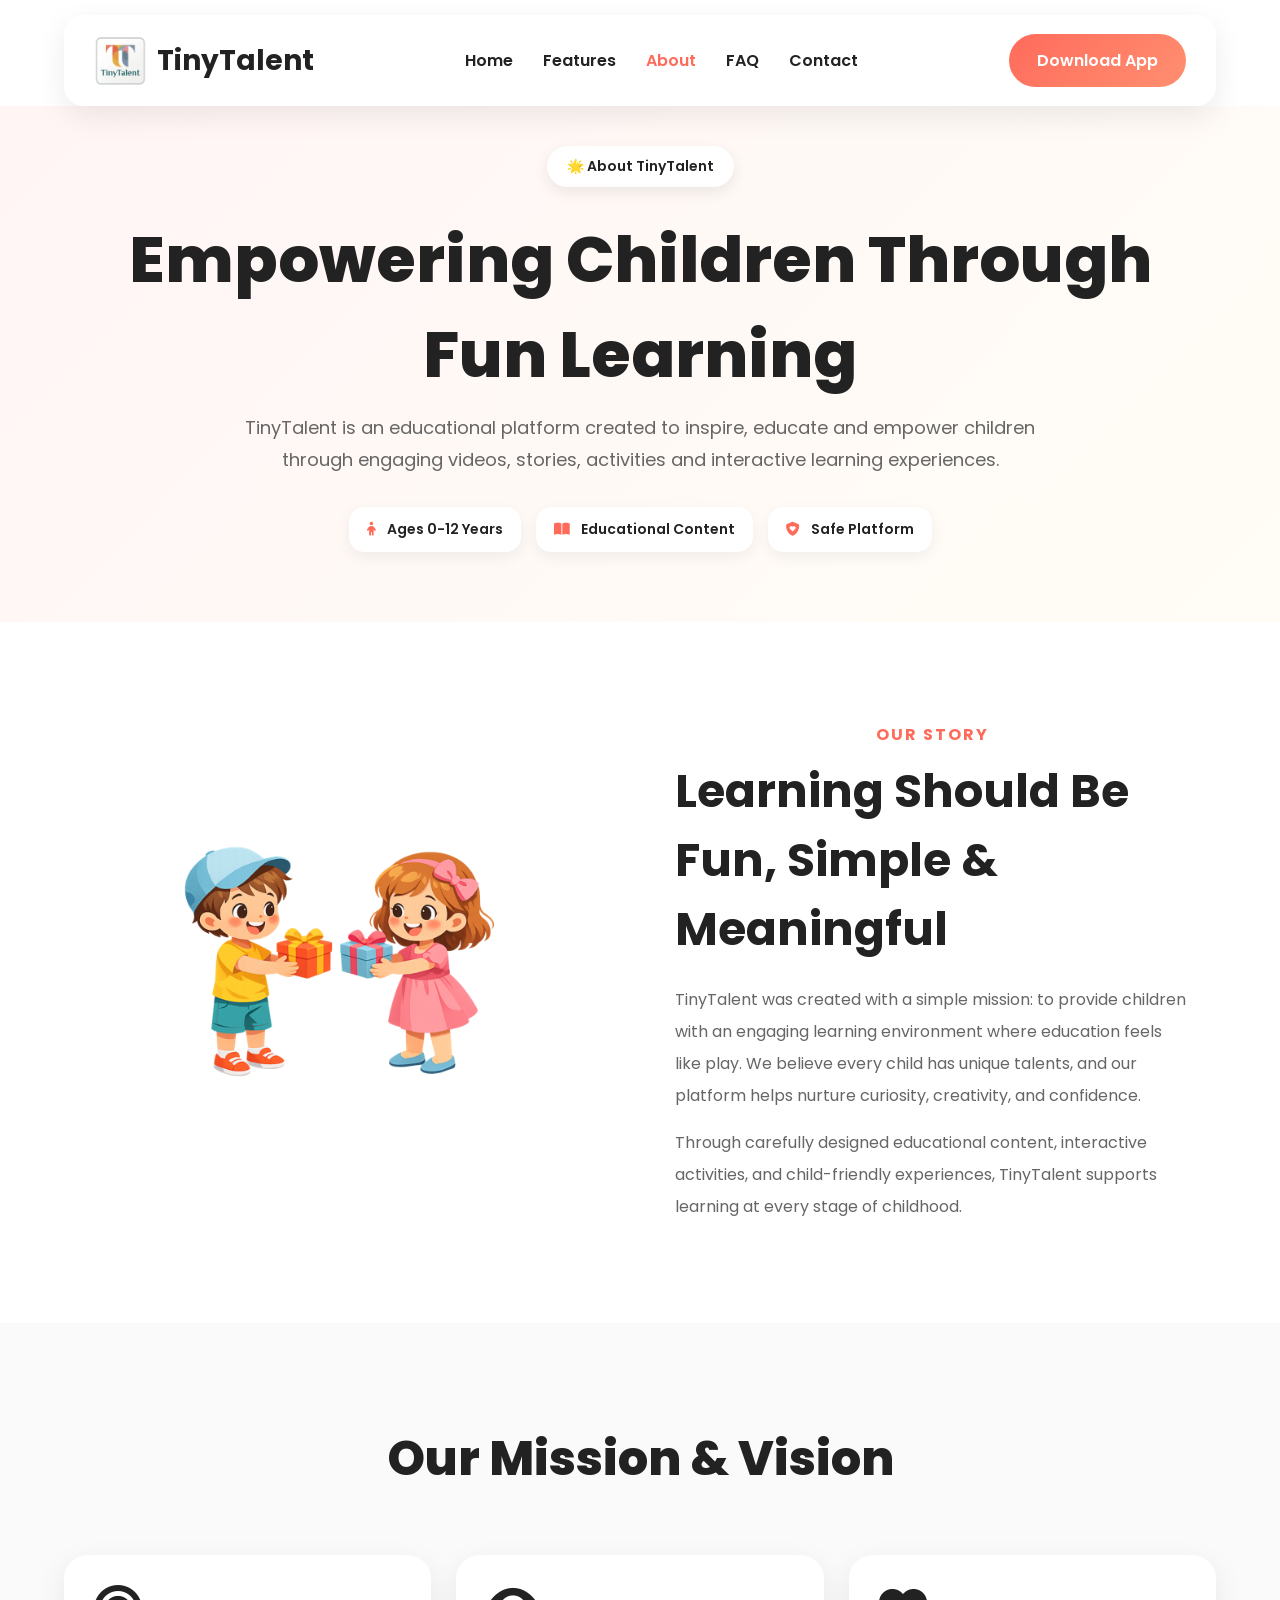
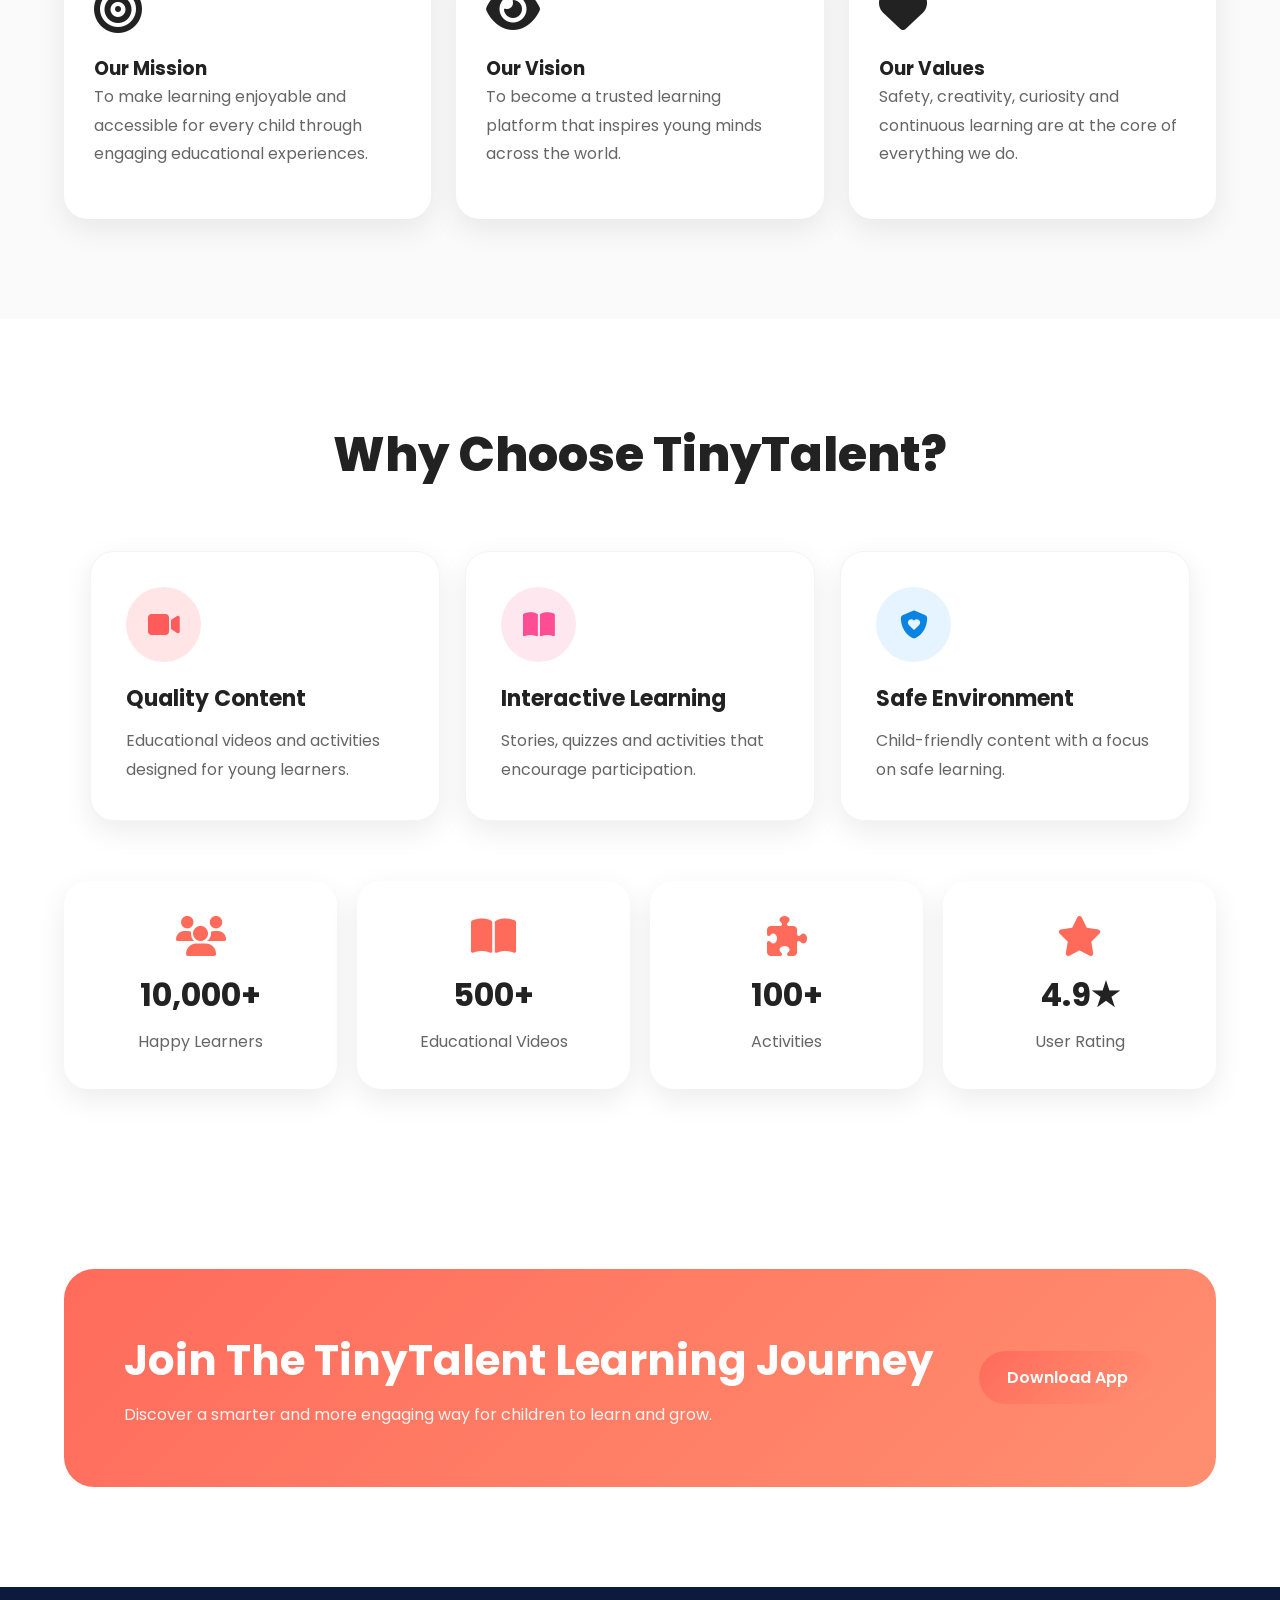
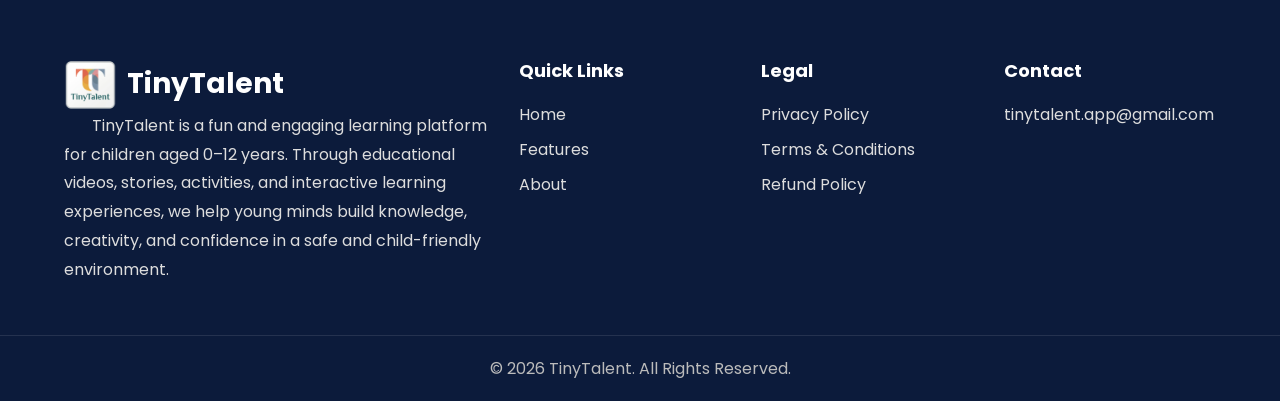
==== about.html @ 896c0899 "Add files via upload" ====
<!DOCTYPE html>
<html lang="en">

<head>
    <meta charset="UTF-8">
    <meta name="viewport" content="width=device-width, initial-scale=1.0">
    <title>About Us - TinyTalent</title>

    <link rel="stylesheet" href="css/style.css">

    <link href="https://fonts.googleapis.com/css2?family=Poppins:wght@300;400;500;600;700;800&display=swap"
        rel="stylesheet">

    <link rel="stylesheet"
        href="https://cdnjs.cloudflare.com/ajax/libs/font-awesome/6.7.2/css/all.min.css">
</head>

<body>

    <!-- NAVBAR -->

    <header>
        <div class="container nav">

            <div class="logo">
                <img src="images/logo.png" alt="">
                <h2>TinyTalent</h2>
            </div>

            <nav>
                <a href="index.html">Home</a>
                <a href="features.html">Features</a>
                <a href="about.html" class="active">About</a>
                <a href="faq.html">FAQ</a>
                <a href="contact.html">Contact</a>
            </nav>

            <a href="#" class="download-btn">
                Download App
            </a>

        </div>
    </header>

    <!-- HERO -->

    <section class="hero">

        <div class="container">

            <div style="text-align:center">

                <span class="tag">
                    🌟 About TinyTalent
                </span>

                <h1>
                    Empowering Children Through
                    <span>Fun Learning</span>
                </h1>

                <p style="max-width:800px;margin:auto;">
                    TinyTalent is an educational platform created to inspire,
                    educate and empower children through engaging videos,
                    stories, activities and interactive learning experiences.
                </p>

                <div class="badges"
                    style="justify-content:center;margin-top:30px;">

                    <div class="badge">
                        <i class="fas fa-child"></i>
                        Ages 0-12 Years
                    </div>

                    <div class="badge">
                        <i class="fas fa-book-open"></i>
                        Educational Content
                    </div>

                    <div class="badge">
                        <i class="fas fa-shield-heart"></i>
                        Safe Platform
                    </div>

                </div>

            </div>

        </div>

    </section>

    <!-- OUR STORY -->

    <section class="features">

        <div class="container">

            <div class="hero-grid">

                <div>

                    <img src="images/about.png"
                        style="width:100%;max-width:500px;border-radius:30px;">

                </div>

                <div>

                    <span class="section-tag">
                        OUR STORY
                    </span>

                    <h2 style="font-size:46px;margin-bottom:20px;">
                        Learning Should Be Fun,
                        Simple & Meaningful
                    </h2>

                    <p style="line-height:2;color:#666;">
                        TinyTalent was created with a simple mission:
                        to provide children with an engaging learning
                        environment where education feels like play.
                        We believe every child has unique talents,
                        and our platform helps nurture curiosity,
                        creativity, and confidence.
                    </p>

                    <p style="line-height:2;color:#666;margin-top:15px;">
                        Through carefully designed educational
                        content, interactive activities, and
                        child-friendly experiences, TinyTalent
                        supports learning at every stage of childhood.
                    </p>

                </div>

            </div>

        </div>

    </section>

    <!-- MISSION -->

    <section class="how-it-works">

        <div class="container">

            <h2 class="section-title">
                Our Mission & Vision
            </h2>

            <div class="testimonial-grid">

                <div class="testimonial-card">

                    <i class="fas fa-bullseye fa-3x"></i>

                    <h3 style="margin-top:20px;">
                        Our Mission
                    </h3>

                    <p>
                        To make learning enjoyable and accessible
                        for every child through engaging educational
                        experiences.
                    </p>

                </div>

                <div class="testimonial-card">

                    <i class="fas fa-eye fa-3x"></i>

                    <h3 style="margin-top:20px;">
                        Our Vision
                    </h3>

                    <p>
                        To become a trusted learning platform
                        that inspires young minds across the world.
                    </p>

                </div>

                <div class="testimonial-card">

                    <i class="fas fa-heart fa-3x"></i>

                    <h3 style="margin-top:20px;">
                        Our Values
                    </h3>

                    <p>
                        Safety, creativity, curiosity and
                        continuous learning are at the core
                        of everything we do.
                    </p>

                </div>

            </div>

        </div>

    </section>

    <!-- WHY CHOOSE US -->

    <section class="features">

        <div class="container">

            <h2 class="section-title">
                Why Choose TinyTalent?
            </h2>

            <div class="feature-grid">

                <div class="card">
                    <div class="icon-box video">
                        <i class="fas fa-video"></i>
                    </div>

                    <h3>Quality Content</h3>

                    <p>
                        Educational videos and activities
                        designed for young learners.
                    </p>
                </div>

                <div class="card">
                    <div class="icon-box story">
                        <i class="fas fa-book-open"></i>
                    </div>

                    <h3>Interactive Learning</h3>

                    <p>
                        Stories, quizzes and activities
                        that encourage participation.
                    </p>
                </div>

                <div class="card">
                    <div class="icon-box shield">
                        <i class="fas fa-shield-heart"></i>
                    </div>

                    <h3>Safe Environment</h3>

                    <p>
                        Child-friendly content with a
                        focus on safe learning.
                    </p>
                </div>

            </div>

        </div>

    </section>

    <!-- STATS -->

    <section class="stats">

        <div class="container stats-grid">

            <div class="stat-card">
                <i class="fas fa-users"></i>
                <h2>10,000+</h2>
                <p>Happy Learners</p>
            </div>

            <div class="stat-card">
                <i class="fas fa-book-open"></i>
                <h2>500+</h2>
                <p>Educational Videos</p>
            </div>

            <div class="stat-card">
                <i class="fas fa-puzzle-piece"></i>
                <h2>100+</h2>
                <p>Activities</p>
            </div>

            <div class="stat-card">
                <i class="fas fa-star"></i>
                <h2>4.9★</h2>
                <p>User Rating</p>
            </div>

        </div>

    </section>

    <!-- CTA -->

    <section class="cta">

        <div class="container cta-box">

            <div>

                <h2>
                    Join The TinyTalent Learning Journey
                </h2>

                <p>
                    Discover a smarter and more engaging way for
                    children to learn and grow.
                </p>

            </div>

            <a href="#" class="download-btn">
                Download App
            </a>

        </div>

    </section>

    <!-- FOOTER -->

    <footer>

        <div class="container footer-grid">

            <div>

                 <div class="logo">
                <img src="images/logo.png" alt="TinyTalent Logo">
                <h2>TinyTalent</h2>
            </div>

                <p>&nbsp&nbsp;&nbsp;&nbsp;&nbsp&nbsp
                    TinyTalent is a fun and engaging learning platform for children aged 0–12 years. Through educational videos, stories, activities, and interactive learning experiences, we help young minds build knowledge, creativity, and confidence in a safe and child-friendly environment.
                </p>

            </div>

            <div>

                <h4>Quick Links</h4>

                <a href="index.html">Home</a>
                <a href="features.html">Features</a>
                <a href="about.html">About</a>

            </div>

            <div>

                <h4>Legal</h4>

                <a href="privacy-policy.html">Privacy Policy</a>
                <a href="terms.html">Terms & Conditions</a>
                <a href="refund-policy.html">Refund Policy</a>

            </div>

            <div>

                <h4>Contact</h4>

               <a href="mailto:tinytalent.app@gmail.com">
    tinytalent.app@gmail.com
</a>

            </div>

        </div>

        <div class="copyright">
            © 2026 TinyTalent. All Rights Reserved.
        </div>

    </footer>

</body>

</html>
---- css/style.css ----
*{
margin:0;
padding:0;
box-sizing:border-box;
font-family:'Poppins',sans-serif;
scroll-behavior:smooth;
}

body{
background:#ffffff;
color:#222;
overflow-x:hidden;
}

.container{
width:90%;
max-width:1200px;
margin:auto;
}

/* ================= NAVBAR ================= */

header{
position:sticky;
top:15px;
z-index:1000;
}

.nav{
display:flex;
justify-content:space-between;
align-items:center;
background:rgba(255,255,255,.95);
backdrop-filter:blur(15px);
padding:18px 30px;
margin-top:15px;
border-radius:20px;
box-shadow:0 10px 30px rgba(0,0,0,.08);
}

.logo{
display:flex;
align-items:center;
gap:10px;
}

.logo img{
height:55px;
width:auto;
}

.logo h2{
font-size:28px;
font-weight:700;
}

nav{
display:flex;
gap:30px;
}

nav a{
text-decoration:none;
color:#222;
font-weight:600;
transition:.3s;
}

nav a:hover,
nav a.active{
color:#ff6b5b;
}

.download-btn{
background:linear-gradient(135deg,#ff6b5b,#ff8f70);
color:#fff;
padding:14px 28px;
border-radius:50px;
text-decoration:none;
font-weight:600;
transition:.3s;
display:inline-flex;
align-items:center;
gap:8px;
}

.download-btn:hover{
transform:translateY(-3px);
box-shadow:0 15px 30px rgba(255,107,91,.3);
}

/* ================= HERO ================= */

.hero{
padding:40px 0;
background:linear-gradient(135deg,#fff5f5,#fffdf6);
}

.hero-grid{
display:grid;
grid-template-columns:1fr 1fr;
align-items:center;
gap:70px;
}

.tag{
display:inline-block;
padding:10px 18px;
background:#fff;
border-radius:30px;
box-shadow:0 5px 15px rgba(0,0,0,.08);
font-size:14px;
font-weight:600;
margin-bottom:25px;
}

.hero-content h1{
font-size:68px;
font-weight:800;
line-height:1.1;
margin-bottom:20px;
}

.hero-content h1 span{
background:linear-gradient(135deg,#ff6b5b,#ff9f43);
-webkit-background-clip:text;
-webkit-text-fill-color:transparent;
}

.hero-content p{
font-size:18px;
line-height:1.9;
color:#666;
margin-bottom:25px;
}

.badges{
display:flex;
flex-wrap:wrap;
gap:15px;
margin-bottom:30px;
}

.badge{
background:white;
padding:12px 18px;
border-radius:15px;
box-shadow:0 5px 15px rgba(0,0,0,.06);
font-size:14px;
font-weight:600;
}

.badge i{
color:#ff6b5b;
margin-right:8px;
}

.hero-buttons{
display:flex;
gap:15px;
flex-wrap:wrap;
}

.play-btn{
background:#ff6b5b;
color:white;
padding:16px 28px;
border-radius:50px;
text-decoration:none;
font-weight:600;
}

.watch-btn{
background:white;
color:#222;
padding:16px 28px;
border-radius:50px;
text-decoration:none;
font-weight:600;
box-shadow:0 5px 15px rgba(0,0,0,.08);
}

.hero-image-area{
display:flex;
justify-content:center;
align-items:center;
}

.hero-image{
width:100%;
max-width:520px;
height:auto;
object-fit:contain;
animation:float 4s ease-in-out infinite;
}

@keyframes float{
0%{
transform:translateY(0px);
}
50%{
transform:translateY(-15px);
}
100%{
transform:translateY(0px);
}
}

/* ================= STATS ================= */

.stats{
margin-top:-40px;
position:relative;
z-index:10;
padding-bottom:80px;
}

.stats-grid{
display:grid;
grid-template-columns:repeat(4,1fr);
gap:20px;
}

.stat-card{
background:#fff;
padding:35px;
border-radius:24px;
text-align:center;
box-shadow:0 10px 30px rgba(0,0,0,.08);
transition:.3s;
}

.stat-card:hover{
transform:translateY(-8px);
}

.stat-card i{
font-size:40px;
color:#ff6b5b;
margin-bottom:15px;
}

.stat-card h2{
font-size:32px;
margin-bottom:10px;
}

.stat-card p{
color:#666;
}

/* ================= FEATURES ================= */

.features{
padding:100px 0;
}

.section-tag{
display:block;
text-align:center;
color:#ff6b5b;
font-weight:700;
margin-bottom:10px;
letter-spacing:2px;
}

.section-title{
text-align:center;
font-size:48px;
font-weight:800;
margin-bottom:60px;
}

.feature-grid{
display:grid;
grid-template-columns:repeat(3,1fr);
gap:25px;
}

.card{
background:white;
padding:35px;
border-radius:24px;
box-shadow:0 10px 30px rgba(0,0,0,.08);
transition:.3s;
border:1px solid #f4f4f4;
}

.card:hover{
transform:translateY(-10px);
box-shadow:0 20px 40px rgba(0,0,0,.12);
}

.icon-box{
width:75px;
height:75px;
border-radius:50%;
display:flex;
justify-content:center;
align-items:center;
font-size:28px;
margin-bottom:20px;
}

.video{
background:#ffe5e5;
color:#ff5b5b;
}

.activity{
background:#fff3d8;
color:#f6a700;
}

.story{
background:#ffe7f0;
color:#ff4d94;
}

.knowledge{
background:#e7fff6;
color:#00b894;
}

.shield{
background:#e6f4ff;
color:#0984e3;
}

.progress{
background:#efe7ff;
color:#6c5ce7;
}

.card h3{
margin-bottom:12px;
font-size:22px;
}

.card p{
line-height:1.8;
color:#666;
}

/* ================= HOW IT WORKS ================= */

.how-it-works{
padding:100px 0;
background:#fafafa;
}

.steps{
display:grid;
grid-template-columns:repeat(5,1fr);
gap:20px;
margin-top:50px;
}

.step{
text-align:center;
}

.step-number{
width:70px;
height:70px;
background:#ff6b5b;
color:white;
border-radius:50%;
display:flex;
align-items:center;
justify-content:center;
font-size:24px;
font-weight:700;
margin:auto;
margin-bottom:15px;
}

/* ================= TESTIMONIALS ================= */

.testimonials{
padding:100px 0;
}

.testimonial-grid{
display:grid;
grid-template-columns:repeat(3,1fr);
gap:25px;
}

.testimonial-card{
background:white;
padding:30px;
border-radius:24px;
box-shadow:0 10px 30px rgba(0,0,0,.08);
}

.testimonial-card p{
line-height:1.8;
color:#666;
margin-bottom:20px;
}

.testimonial-card h4{
color:#ff6b5b;
}

/* ================= CTA ================= */

.cta{
padding:100px 0;
}

.cta-box{
background:linear-gradient(135deg,#ff6b5b,#ff8f70);
padding:60px;
border-radius:30px;
display:flex;
justify-content:space-between;
align-items:center;
color:white;
}

.cta-box h2{
font-size:42px;
margin-bottom:10px;
}

.cta-box p{
opacity:.9;
}

/* ================= FOOTER ================= */

footer{
background:#0c1b3b;
padding-top:70px;
color:white;
}

.footer-grid{
display:grid;
grid-template-columns:2fr 1fr 1fr 1fr;
gap:30px;
padding-bottom:50px;
}

.footer-grid h4{
margin-bottom:20px;
}

.footer-grid a{
display:block;
color:#ddd;
text-decoration:none;
margin-bottom:10px;
}

.footer-grid p{
color:#ddd;
line-height:1.8;
}

.copyright{
border-top:1px solid rgba(255,255,255,.1);
text-align:center;
padding:20px;
color:#bbb;
}

/* ================= MOBILE ================= */

@media(max-width:992px){

.hero-grid{
grid-template-columns:1fr;
text-align:center;
}

.badges{
justify-content:center;
}

.hero-buttons{
justify-content:center;
}

.hero-content h1{
font-size:52px;
}

.stats-grid{
grid-template-columns:repeat(2,1fr);
}

.feature-grid{
grid-template-columns:1fr 1fr;
}

.steps{
grid-template-columns:1fr 1fr;
}

.testimonial-grid{
grid-template-columns:1fr;
}

.footer-grid{
grid-template-columns:1fr 1fr;
}

.cta-box{
flex-direction:column;
gap:25px;
text-align:center;
}
}

@media(max-width:768px){

nav{
display:none;
}

.hero-content h1{
font-size:42px;
}

.hero-image{
max-width:320px;
}

.feature-grid{
grid-template-columns:1fr;
}

.stats-grid{
grid-template-columns:1fr 1fr;
}

.steps{
grid-template-columns:1fr;
}

.footer-grid{
grid-template-columns:1fr;
text-align:center;
}

.section-title{
font-size:34px;
}

.cta-box{
padding:40px 25px;
}

.cta-box h2{
font-size:30px;
}
/* ================= FEATURES PAGE PREMIUM ================= */

.hero{
position:relative;
overflow:hidden;
}

.hero::before{
content:"";
position:absolute;
width:300px;
height:300px;
background:#ff6b5b20;
border-radius:50%;
top:-100px;
right:-100px;
filter:blur(60px);
}

.hero::after{
content:"";
position:absolute;
width:250px;
height:250px;
background:#6c5ce720;
border-radius:50%;
bottom:-80px;
left:-80px;
filter:blur(60px);
}

.hero h1{
max-width:900px;
margin:auto;
}

.hero p{
max-width:700px;
margin:20px auto;
}

/* Feature Cards */

.feature-grid{
margin-top:40px;
}

.card{
position:relative;
overflow:hidden;
}

.card::before{
content:"";
position:absolute;
top:0;
left:0;
width:100%;
height:5px;
background:linear-gradient(
90deg,
#ff6b5b,
#ff9f43,
#6c5ce7
);
transform:scaleX(0);
transition:.4s;
}

.card:hover::before{
transform:scaleX(1);
}

.card h3{
font-size:24px;
font-weight:700;
margin-bottom:12px;
}

.card p{
font-size:15px;
}

.card:hover .icon-box{
transform:rotate(10deg) scale(1.1);
}

.icon-box{
transition:.4s;
}

/* Why Choose Section */

.testimonial-card{
text-align:center;
transition:.4s;
}

.testimonial-card i{
background:linear-gradient(
135deg,
#ff6b5b,
#ff9f43
);
-webkit-background-clip:text;
-webkit-text-fill-color:transparent;
margin-bottom:15px;
}

.testimonial-card:hover{
transform:translateY(-10px);
box-shadow:0 20px 40px rgba(0,0,0,.12);
}

.testimonial-card h3{
font-size:24px;
margin-bottom:15px;
}

/* CTA */

.cta-box{
position:relative;
overflow:hidden;
}

.cta-box::before{
content:"";
position:absolute;
width:300px;
height:300px;
border-radius:50%;
background:rgba(255,255,255,.08);
top:-100px;
right:-100px;
}

.cta-box::after{
content:"";
position:absolute;
width:200px;
height:200px;
border-radius:50%;
background:rgba(255,255,255,.05);
bottom:-80px;
left:-80px;
}

.cta-box h2{
position:relative;
z-index:2;
}

.cta-box p{
position:relative;
z-index:2;
}

.cta-box .download-btn{
position:relative;
z-index:2;
background:white;
color:#ff6b5b;
font-weight:700;
}

.cta-box .download-btn:hover{
background:#fff;
transform:translateY(-5px);
}

/* Floating Animation */

@keyframes floatCard{
0%{
transform:translateY(0px);
}
50%{
transform:translateY(-8px);
}
100%{
transform:translateY(0px);
}
}

.feature-grid .card:nth-child(1){
animation:floatCard 4s infinite;
}

.feature-grid .card:nth-child(2){
animation:floatCard 5s infinite;
}

.feature-grid .card:nth-child(3){
animation:floatCard 6s infinite;
}

.feature-grid .card:nth-child(4){
animation:floatCard 4.5s infinite;
}

.feature-grid .card:nth-child(5){
animation:floatCard 5.5s infinite;
}

.feature-grid .card:nth-child(6){
animation:floatCard 6.5s infinite;
}

/* Section Divider */

.features{
position:relative;
}

.features::after{
content:"";
position:absolute;
bottom:0;
left:0;
width:100%;
height:1px;
background:linear-gradient(
90deg,
transparent,
#ddd,
transparent
);
}

/* Mobile */

@media(max-width:768px){

.hero h1{
font-size:38px !important;
}

.card h3{
font-size:20px;
}

.testimonial-card h3{
font-size:20px;
}

.cta-box h2{
font-size:28px !important;
}
}
}
/* ================= FAQ ================= */

.faq-container{
max-width:900px;
margin:auto;
}

.faq-item{
background:white;
margin-bottom:20px;
border-radius:20px;
overflow:hidden;
box-shadow:0 10px 25px rgba(0,0,0,.08);
}

.faq-question{
width:100%;
border:none;
background:white;
padding:25px;
font-size:18px;
font-weight:600;
cursor:pointer;
display:flex;
justify-content:space-between;
align-items:center;
text-align:left;
}

.faq-question i{
color:#ff6b5b;
transition:.3s;
}

.faq-answer{
max-height:0;
overflow:hidden;
transition:.4s ease;
}

.faq-answer p{
padding:0 25px 25px;
color:#666;
line-height:1.8;
}

.faq-item.active .faq-answer{
max-height:300px;
}

.faq-item.active .faq-question i{
transform:rotate(45deg);
}

/* ================= CONTACT PAGE ================= */

.contact-grid{
display:grid;
grid-template-columns:1fr 1.3fr;
gap:40px;
margin-top:50px;
}

.contact-info{
display:flex;
flex-direction:column;
gap:25px;
}

.contact-card{
background:white;
padding:30px;
border-radius:24px;
box-shadow:0 10px 30px rgba(0,0,0,.08);
text-align:center;
transition:.3s;
}

.contact-card:hover{
transform:translateY(-8px);
}

.contact-card i{
font-size:40px;
color:#ff6b5b;
margin-bottom:15px;
}

.contact-card h3{
margin-bottom:10px;
}

.contact-card p{
color:#666;
}

.contact-form-box{
background:white;
padding:40px;
border-radius:24px;
box-shadow:0 10px 30px rgba(0,0,0,.08);
}

.contact-form-box h2{
margin-bottom:25px;
}

.contact-form-box form{
display:flex;
flex-direction:column;
gap:18px;
}

.contact-form-box input,
.contact-form-box textarea{
width:100%;
padding:16px;
border:1px solid #ddd;
border-radius:14px;
font-size:15px;
outline:none;
}

.contact-form-box input:focus,
.contact-form-box textarea:focus{
border-color:#ff6b5b;
}

.submit-btn{
background:linear-gradient(
135deg,
#ff6b5b,
#ff8f70
);
border:none;
padding:16px;
border-radius:50px;
color:white;
font-size:16px;
font-weight:600;
cursor:pointer;
}

.submit-btn:hover{
opacity:.9;
}

@media(max-width:768px){

.contact-grid{
grid-template-columns:1fr;
}

}

/* ================= POLICY PAGE ================= */

.policy-card{
background:white;
padding:50px;
border-radius:24px;
box-shadow:0 10px 30px rgba(0,0,0,.08);
line-height:1.9;
}

.policy-card h2{
margin-top:35px;
margin-bottom:15px;
color:#ff6b5b;
}

.policy-card p{
color:#555;
margin-bottom:15px;
}

.policy-card ul{
padding-left:25px;
margin-bottom:20px;
}

.policy-card li{
margin-bottom:10px;
color:#555;
}

@media(max-width:768px){

.policy-card{
padding:25px;
}

}

/* ================= TERMS & CONDITIONS ================= */

.legal-card{
display:flex;
align-items:flex-start;
gap:25px;
background:#f8fafc;
padding:30px;
border-radius:20px;
margin-bottom:25px;
box-shadow:0 8px 25px rgba(0,0,0,.06);
transition:.3s;
border:1px solid #eef2f7;
}

.legal-card:hover{
transform:translateY(-5px);
box-shadow:0 15px 35px rgba(0,0,0,.10);
}

.legal-icon{
min-width:70px;
width:70px;
height:70px;
border-radius:20px;
display:flex;
align-items:center;
justify-content:center;
background:linear-gradient(
135deg,
#ED6956,
#FBBD4C
);
color:white;
font-size:28px;
box-shadow:0 8px 20px rgba(237,105,86,.25);
}

.legal-content{
flex:1;
}

.legal-badge{
display:inline-block;
background:#ED6956;
color:white;
font-size:13px;
font-weight:700;
padding:6px 14px;
border-radius:30px;
margin-bottom:12px;
}

.legal-content h3{
font-size:26px;
font-weight:700;
margin-bottom:15px;
color:#1f2937;
}

.legal-content p{
font-size:16px;
line-height:1.9;
color:#555;
}

.contact-legal{
background:linear-gradient(
135deg,
#fff7f5,
#fffdf6
);
border:2px solid #ED6956;
}

.contact-legal .legal-icon{
background:linear-gradient(
135deg,
#91ADC6,
#97C0C0
);
}

.contact-legal h3{
color:#ED6956;
}

.contact-legal p{
margin-bottom:15px;
}

/* Hero improvements */

.hero h1{
font-size:64px;
font-weight:800;
margin-bottom:10px;
}

.hero p{
font-size:18px;
line-height:1.8;
color:#666;
}

.tag{
display:inline-block;
padding:10px 20px;
background:white;
border-radius:50px;
box-shadow:0 5px 15px rgba(0,0,0,.08);
font-weight:600;
margin-bottom:25px;
}

/* Footer improvements */

.footer-grid h4{
margin-bottom:18px;
font-size:18px;
}

.footer-grid a{
transition:.3s;
}

.footer-grid a:hover{
color:#FBBD4C;
padding-left:5px;
}

/* Legal page spacing */

.features .container{
max-width:1100px;
}

/* Mobile */

@media(max-width:768px){

.legal-card{
flex-direction:column;
padding:25px;
}

.legal-icon{
width:60px;
height:60px;
font-size:24px;
}

.legal-content h3{
font-size:22px;
}

.legal-content p{
font-size:15px;
}

.hero h1{
font-size:40px;
}

}

/* ================= REFUND POLICY ================= */

.refund-notice{
display:flex;
gap:25px;
align-items:flex-start;
background:#fff1f1;
border:2px solid #f3a9b0;
padding:35px;
border-radius:20px;
margin-bottom:30px;
}

.refund-notice-icon{
font-size:60px;
line-height:1;
}

.refund-notice h2{
color:#ED6956;
margin-bottom:15px;
}

.refund-card{
background:#f8fafc;
padding:30px;
border-radius:20px;
margin-bottom:25px;
box-shadow:0 8px 25px rgba(0,0,0,.06);
transition:.3s;
}

.refund-card:hover{
transform:translateY(-5px);
}

.refund-card i{
font-size:30px;
color:#ED6956;
margin-bottom:20px;
}

.refund-card h3{
margin-bottom:15px;
font-size:24px;
}

.refund-card p{
line-height:1.9;
color:#555;
}

.refund-card ul{
padding-left:20px;
margin-top:10px;
}

.refund-card li{
margin-bottom:10px;
line-height:1.8;
}

.refund-contact{
background:linear-gradient(
135deg,
#fff7f5,
#fffdf7
);
padding:40px;
border-radius:20px;
text-align:center;
box-shadow:0 8px 25px rgba(0,0,0,.06);
margin-top:30px;
}

.refund-contact i{
font-size:45px;
color:#ED6956;
margin-bottom:20px;
}

.refund-contact h2{
margin-bottom:15px;
}

.refund-contact p{
line-height:1.9;
color:#555;
}

@media(max-width:768px){

.refund-notice{
flex-direction:column;
}

.refund-card{
padding:25px;
}

}

/* ================= SUPPORT PAGE ================= */

.support-card{
max-width:800px;
margin:auto;
background:white;
padding:50px;
border-radius:24px;
text-align:center;
box-shadow:0 10px 30px rgba(0,0,0,.08);
}

.support-icon{
width:100px;
height:100px;
margin:auto;
border-radius:50%;
background:linear-gradient(
135deg,
#ED6956,
#FBBD4C
);
display:flex;
justify-content:center;
align-items:center;
color:white;
font-size:40px;
margin-bottom:25px;
}

.support-card h2{
font-size:36px;
margin-bottom:15px;
}

.support-card p{
line-height:1.8;
color:#666;
margin-bottom:25px;
}

.support-email{
background:#f8fafc;
padding:20px;
border-radius:15px;
margin-bottom:30px;
}

.support-email i{
color:#ED6956;
margin-right:10px;
}

.support-email a{
text-decoration:none;
font-weight:600;
color:#222;
font-size:18px;
}

.support-buttons{
display:flex;
justify-content:center;
}

@media(max-width:768px){

.support-card{
padding:30px 20px;
}

.support-card h2{
font-size:28px;
}

.support-email a{
font-size:16px;
word-break:break-word;
}

}
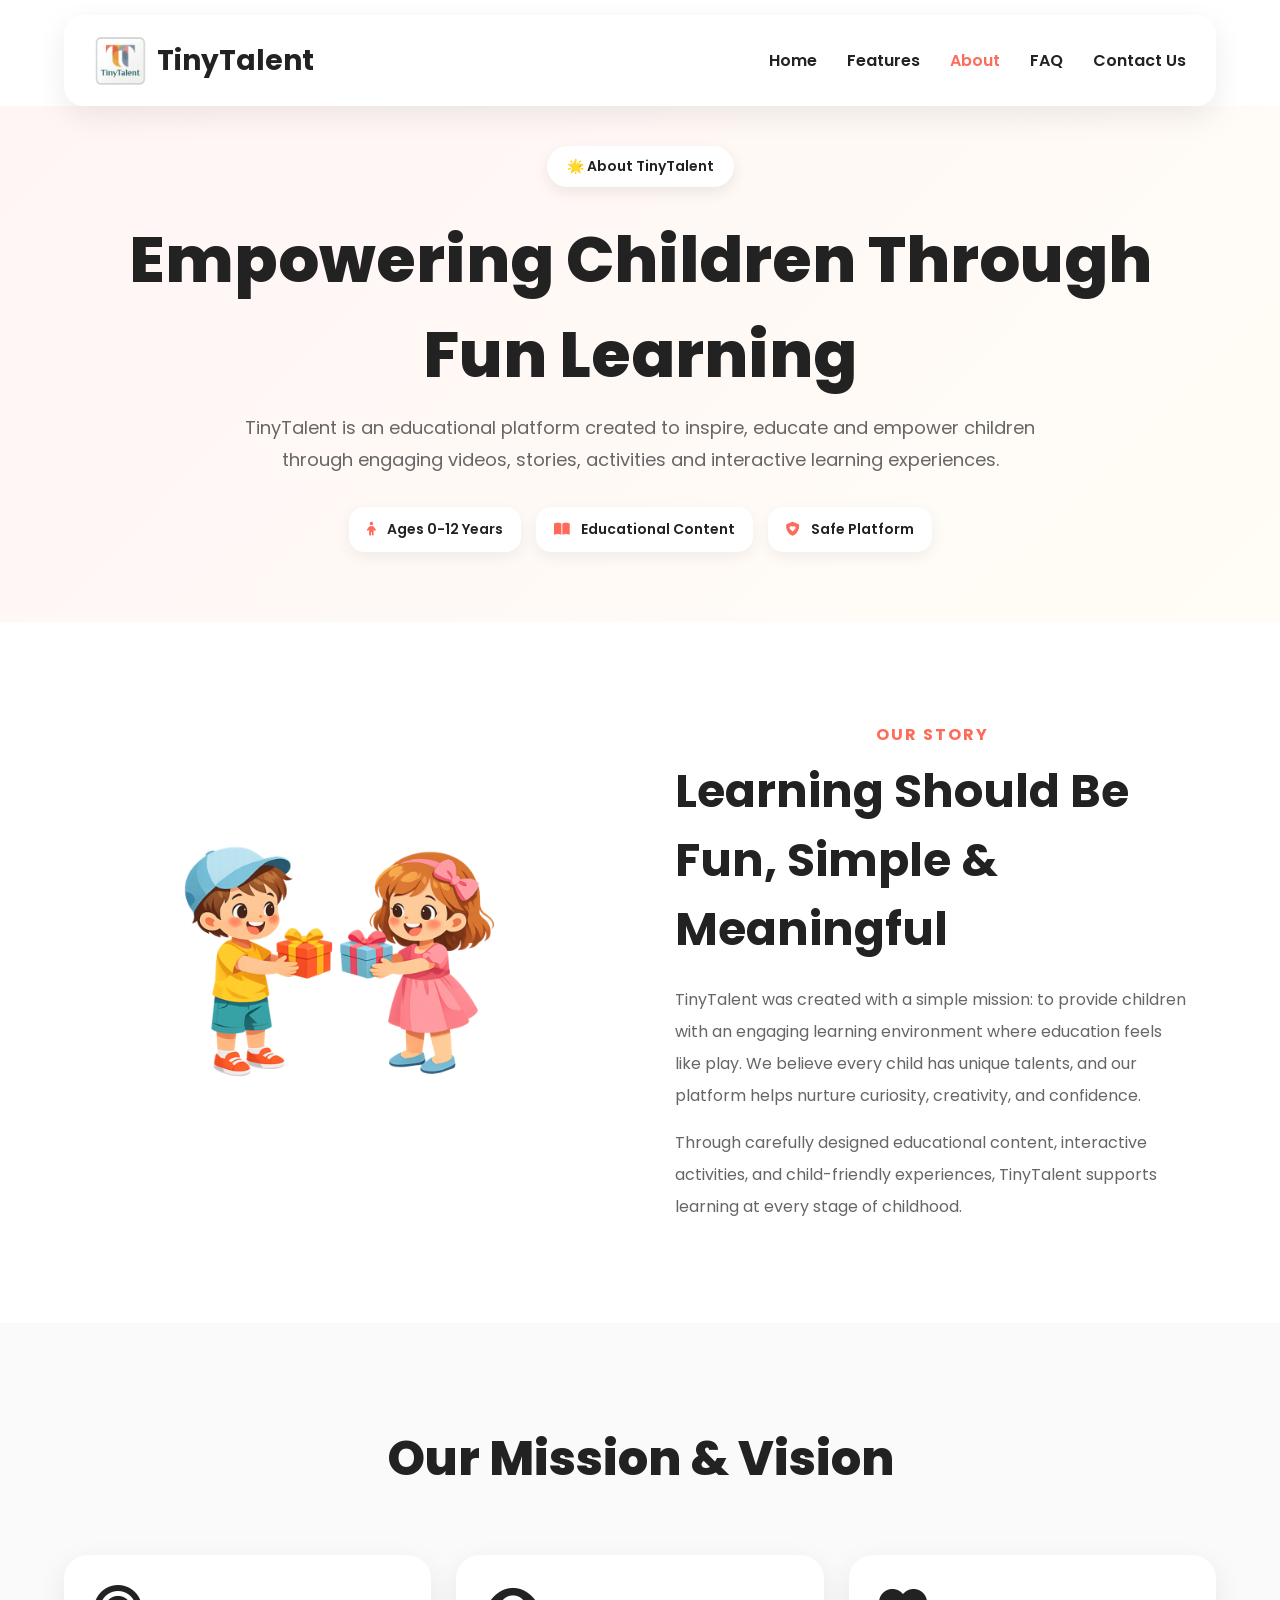
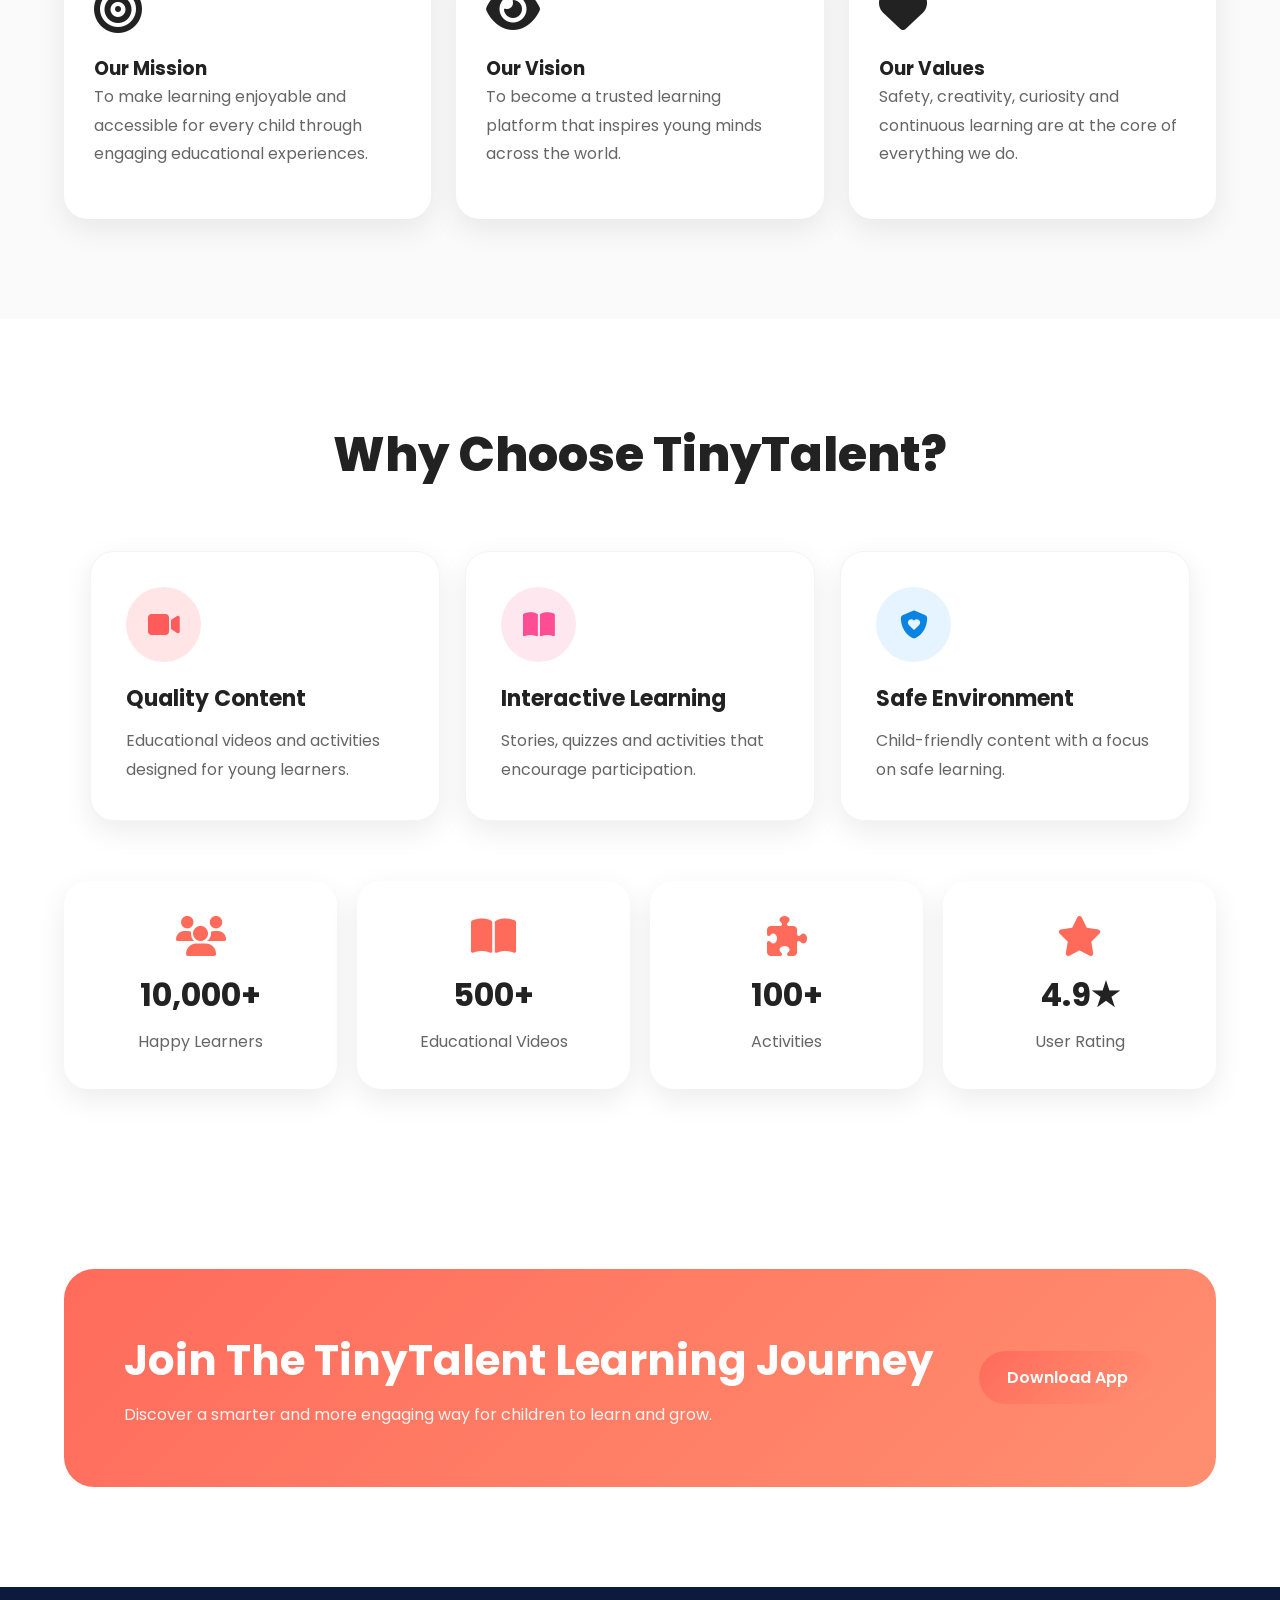
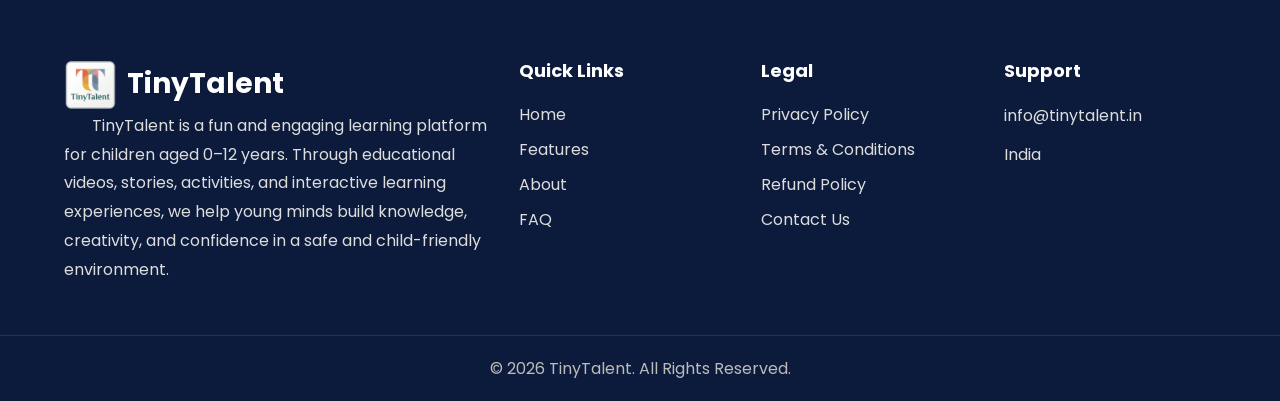
==== commit 29acec17: "Update about.html" ====
--- a/about.html
+++ b/about.html
@@ -32,12 +32,12 @@
                 <a href="features.html">Features</a>
                 <a href="about.html" class="active">About</a>
                 <a href="faq.html">FAQ</a>
-                <a href="contact.html">Contact</a>
+                <a href="contact.html">Contact Us</a>
             </nav>
 
-            <a href="#" class="download-btn">
+            <!-- <a href="#" class="download-btn">
                 Download App
-            </a>
+            </a> -->
 
         </div>
     </header>
@@ -326,7 +326,7 @@
 
     <!-- FOOTER -->
 
-    <footer>
+   <footer>
 
         <div class="container footer-grid">
 
@@ -350,6 +350,7 @@
                 <a href="index.html">Home</a>
                 <a href="features.html">Features</a>
                 <a href="about.html">About</a>
+                <a href="faq.html">FAQ</a>
 
             </div>
 
@@ -360,16 +361,21 @@
                 <a href="privacy-policy.html">Privacy Policy</a>
                 <a href="terms.html">Terms & Conditions</a>
                 <a href="refund-policy.html">Refund Policy</a>
-
-            </div>
-
-            <div>
-
-                <h4>Contact</h4>
-
-               <a href="mailto:tinytalent.app@gmail.com">
-    tinytalent.app@gmail.com
-</a>
+                <a href="contact.html">Contact Us</a>
+
+            </div>
+
+            <div>
+
+                <h4>Support</h4>
+
+<p>
+    <a href="mailto:info@tinytalent.in?subject=TinyTalent Support">
+        info@tinytalent.in
+    </a>
+</p>
+
+<p>India</p>
 
             </div>
 
@@ -383,4 +389,4 @@
 
 </body>
 
-</html>+</html>
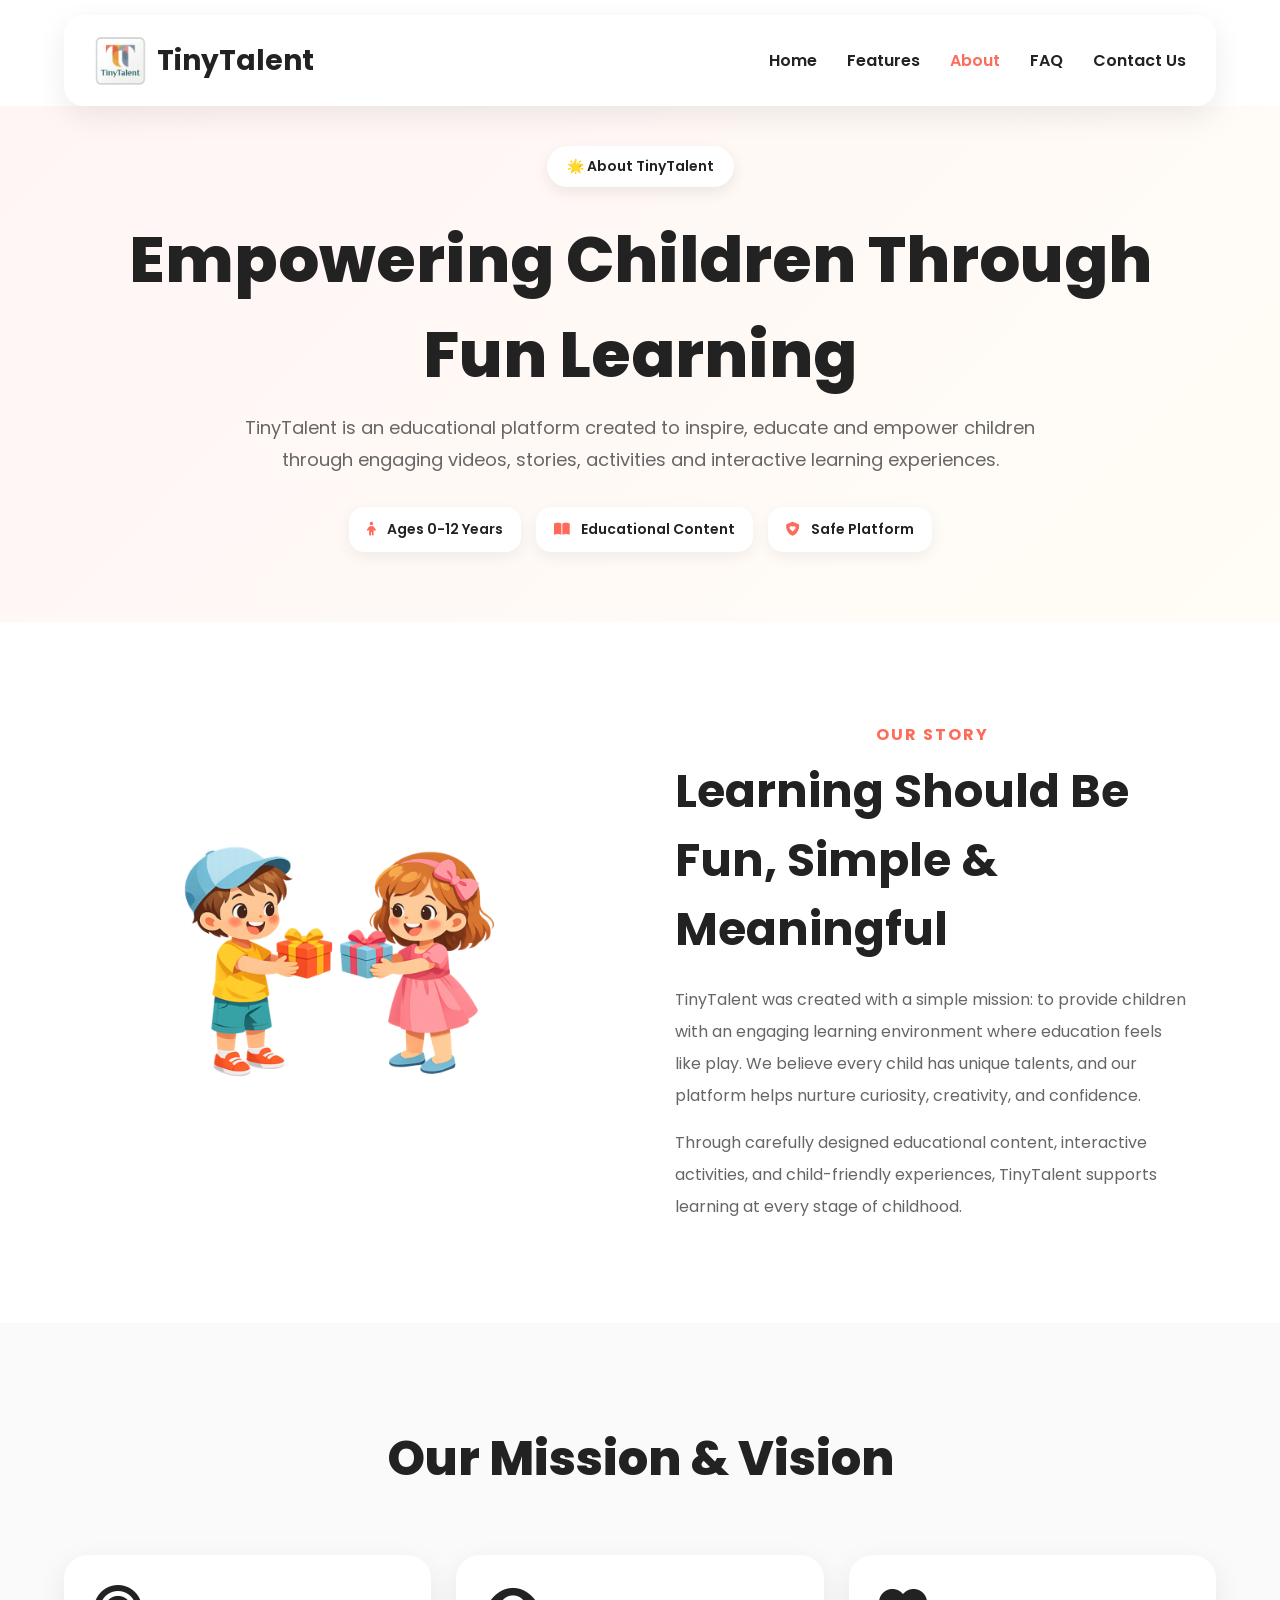
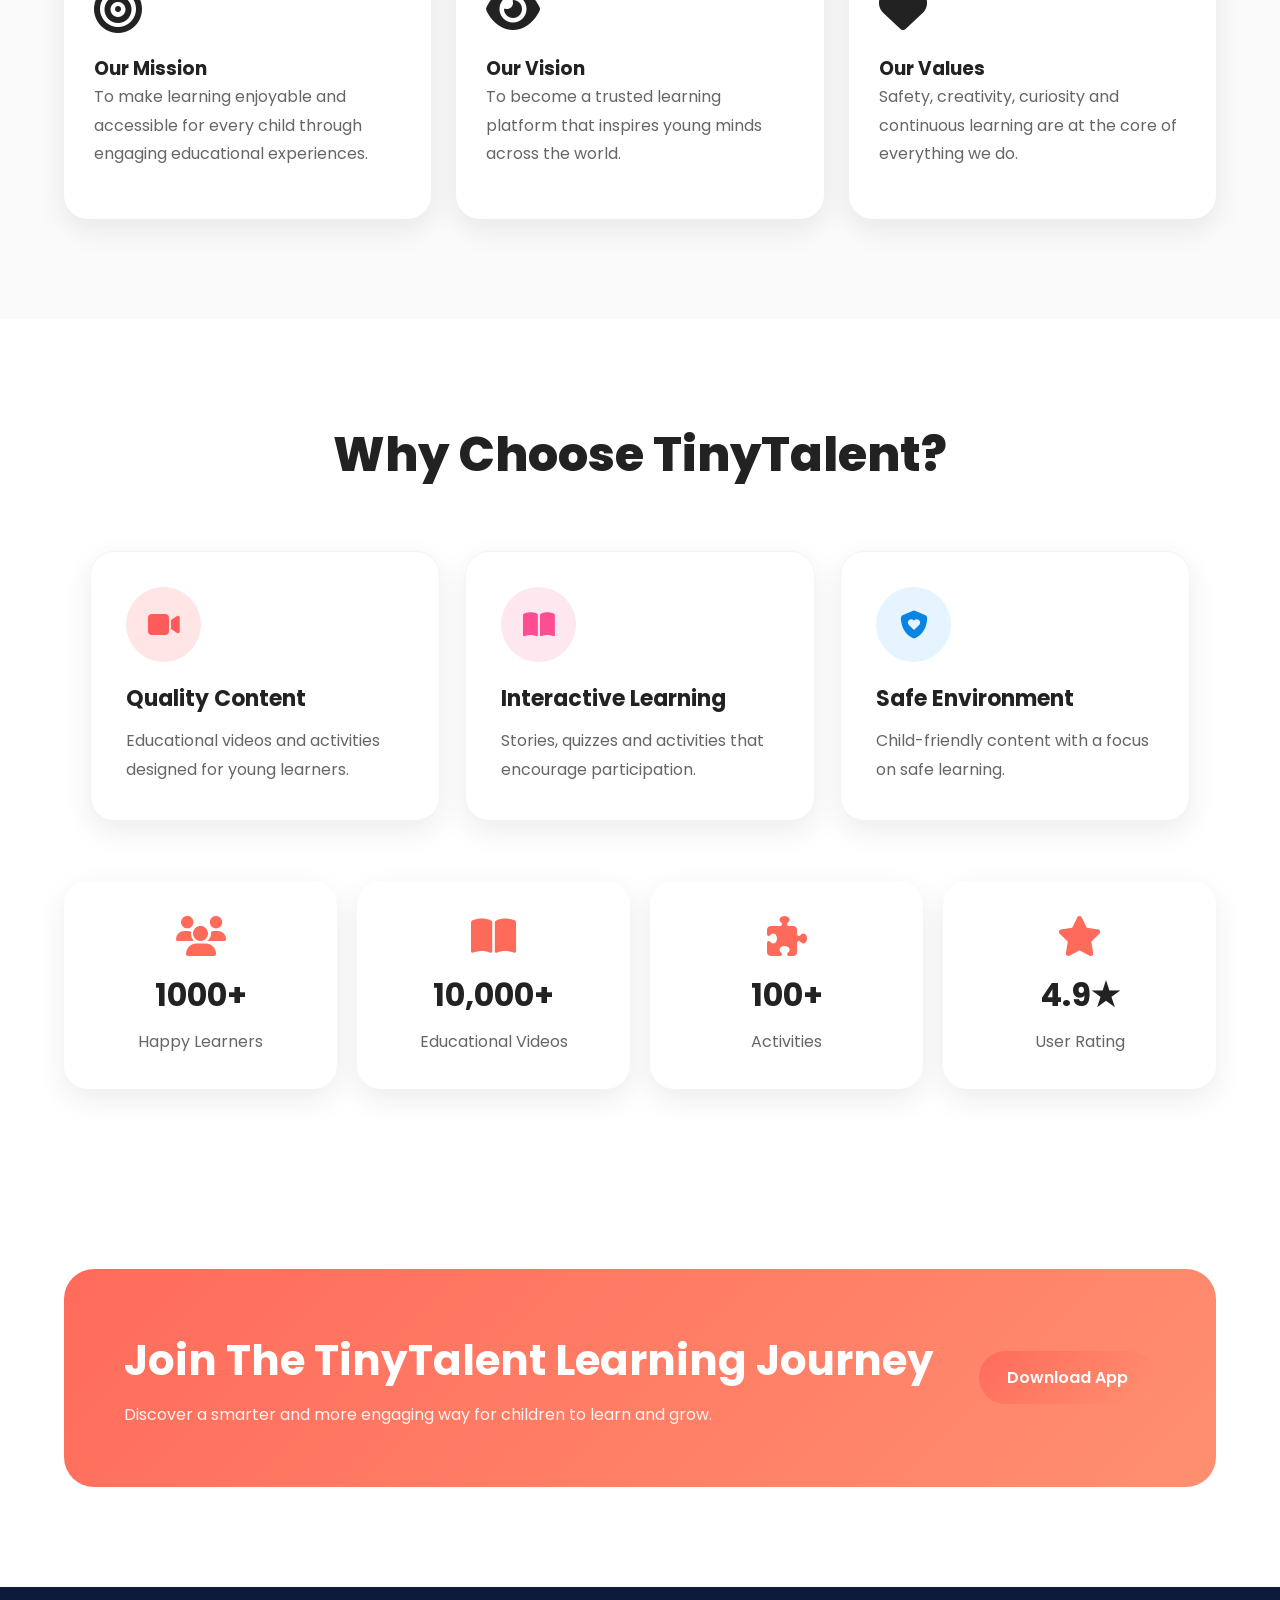
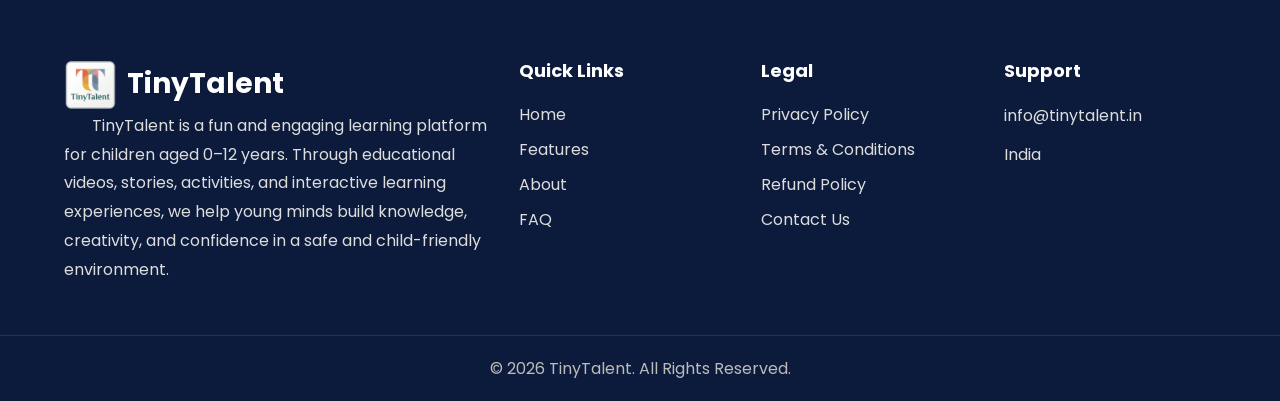
==== commit 9dc42d15: "Update about.html" ====
--- a/about.html
+++ b/about.html
@@ -271,13 +271,13 @@
 
             <div class="stat-card">
                 <i class="fas fa-users"></i>
-                <h2>10,000+</h2>
+                <h2>1000+</h2>
                 <p>Happy Learners</p>
             </div>
 
             <div class="stat-card">
                 <i class="fas fa-book-open"></i>
-                <h2>500+</h2>
+                <h2>10,000+</h2>
                 <p>Educational Videos</p>
             </div>
 
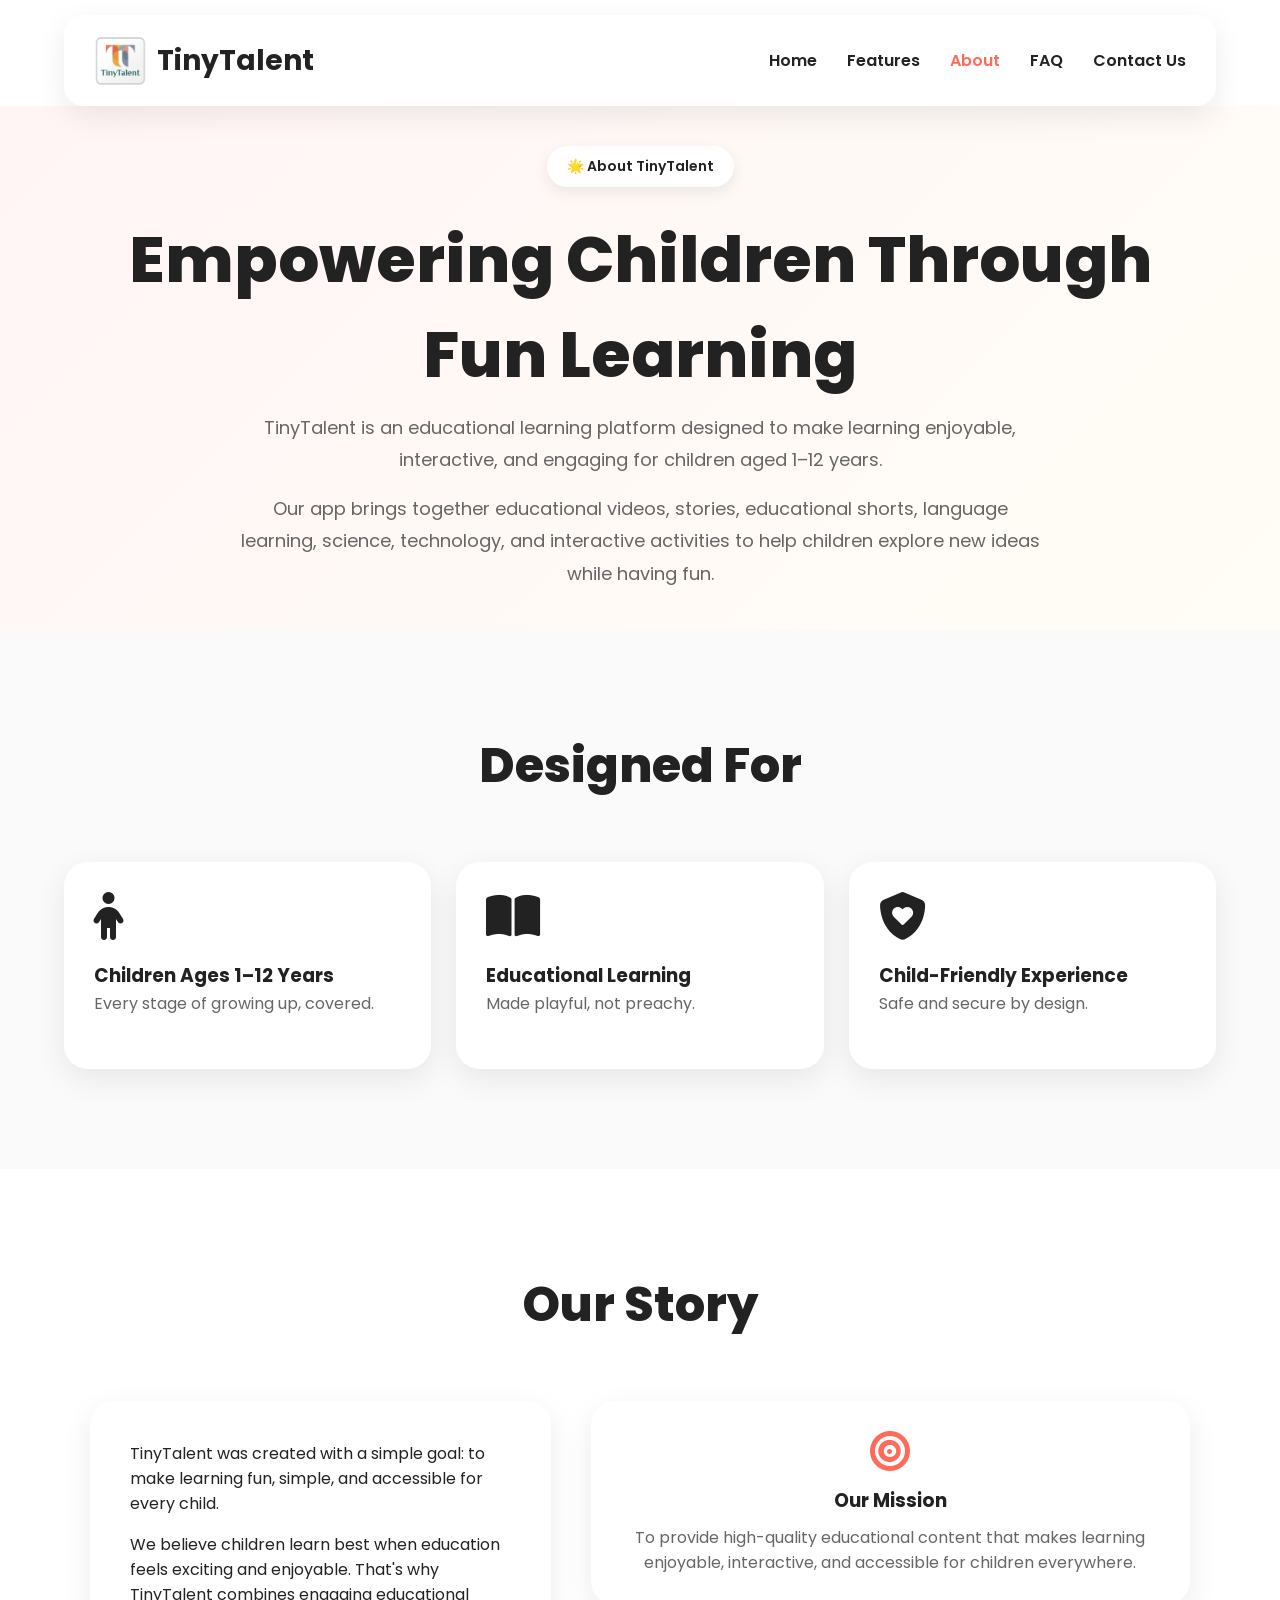
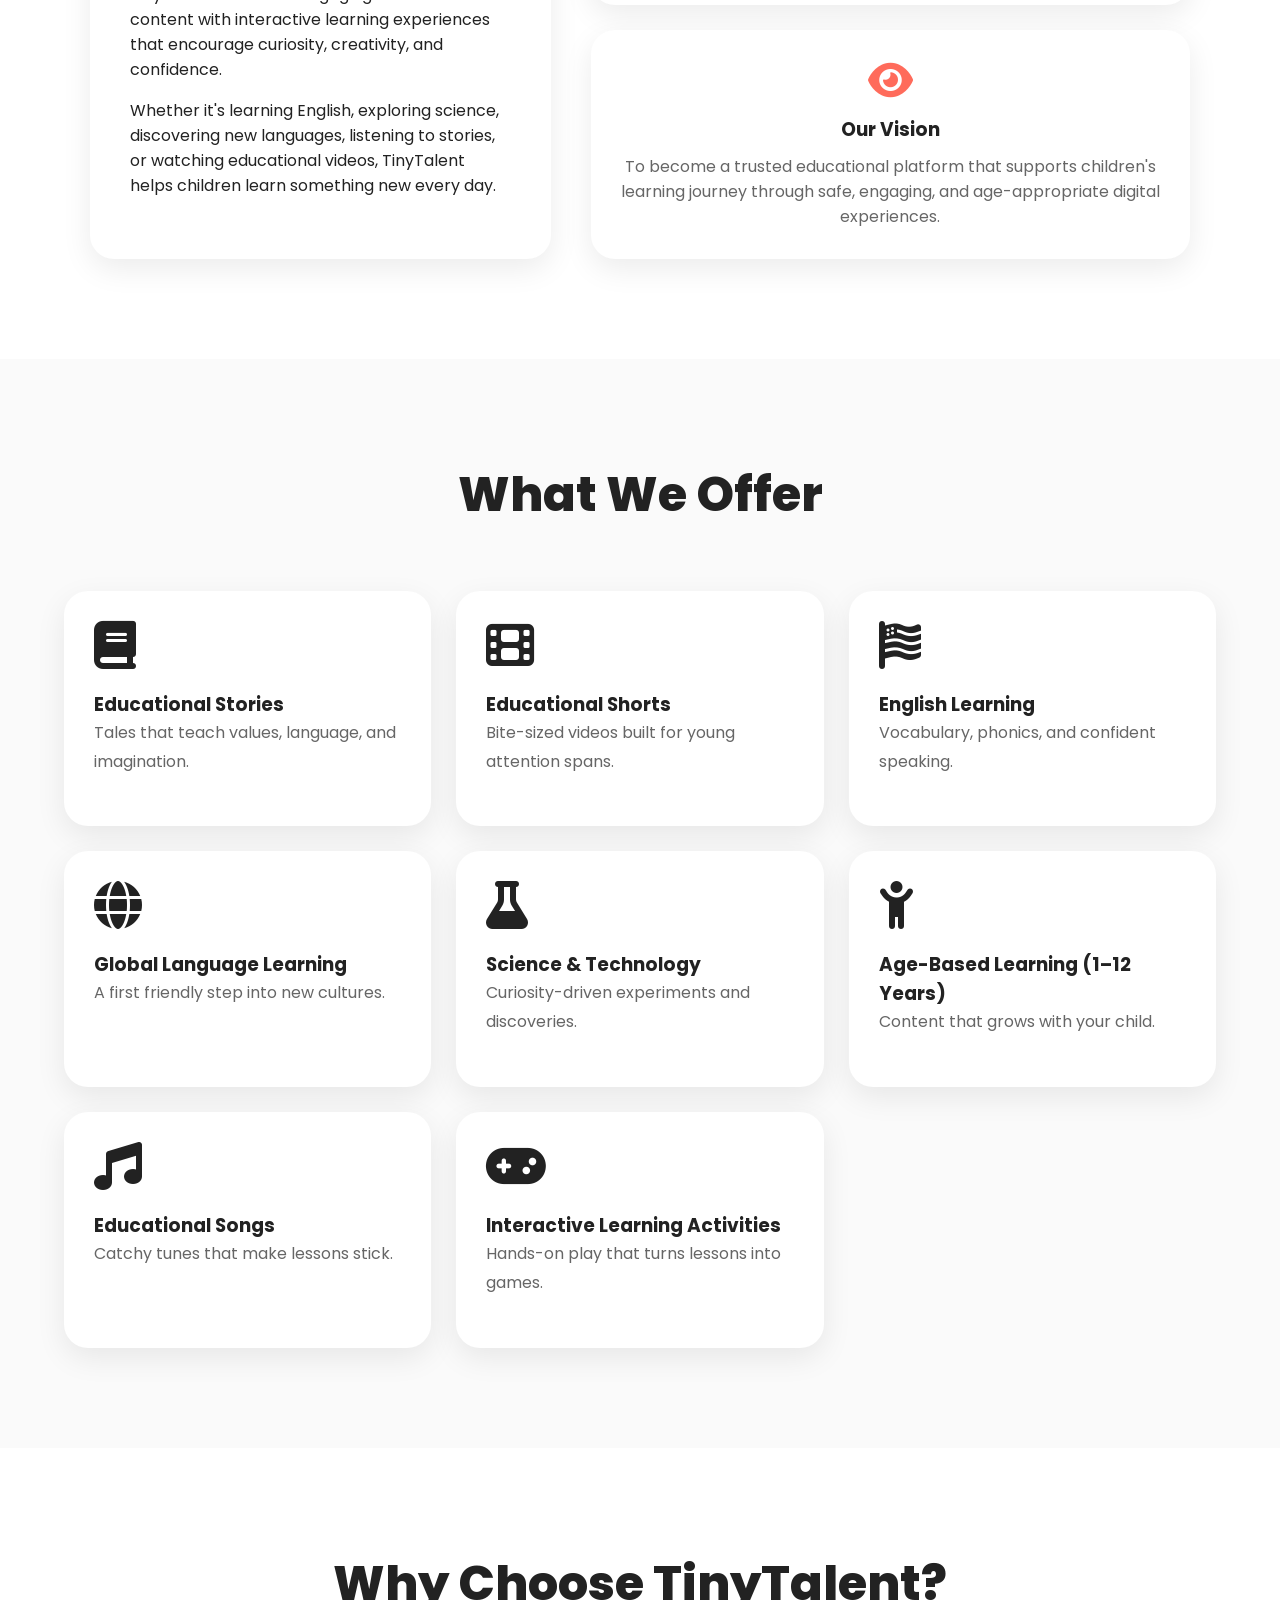
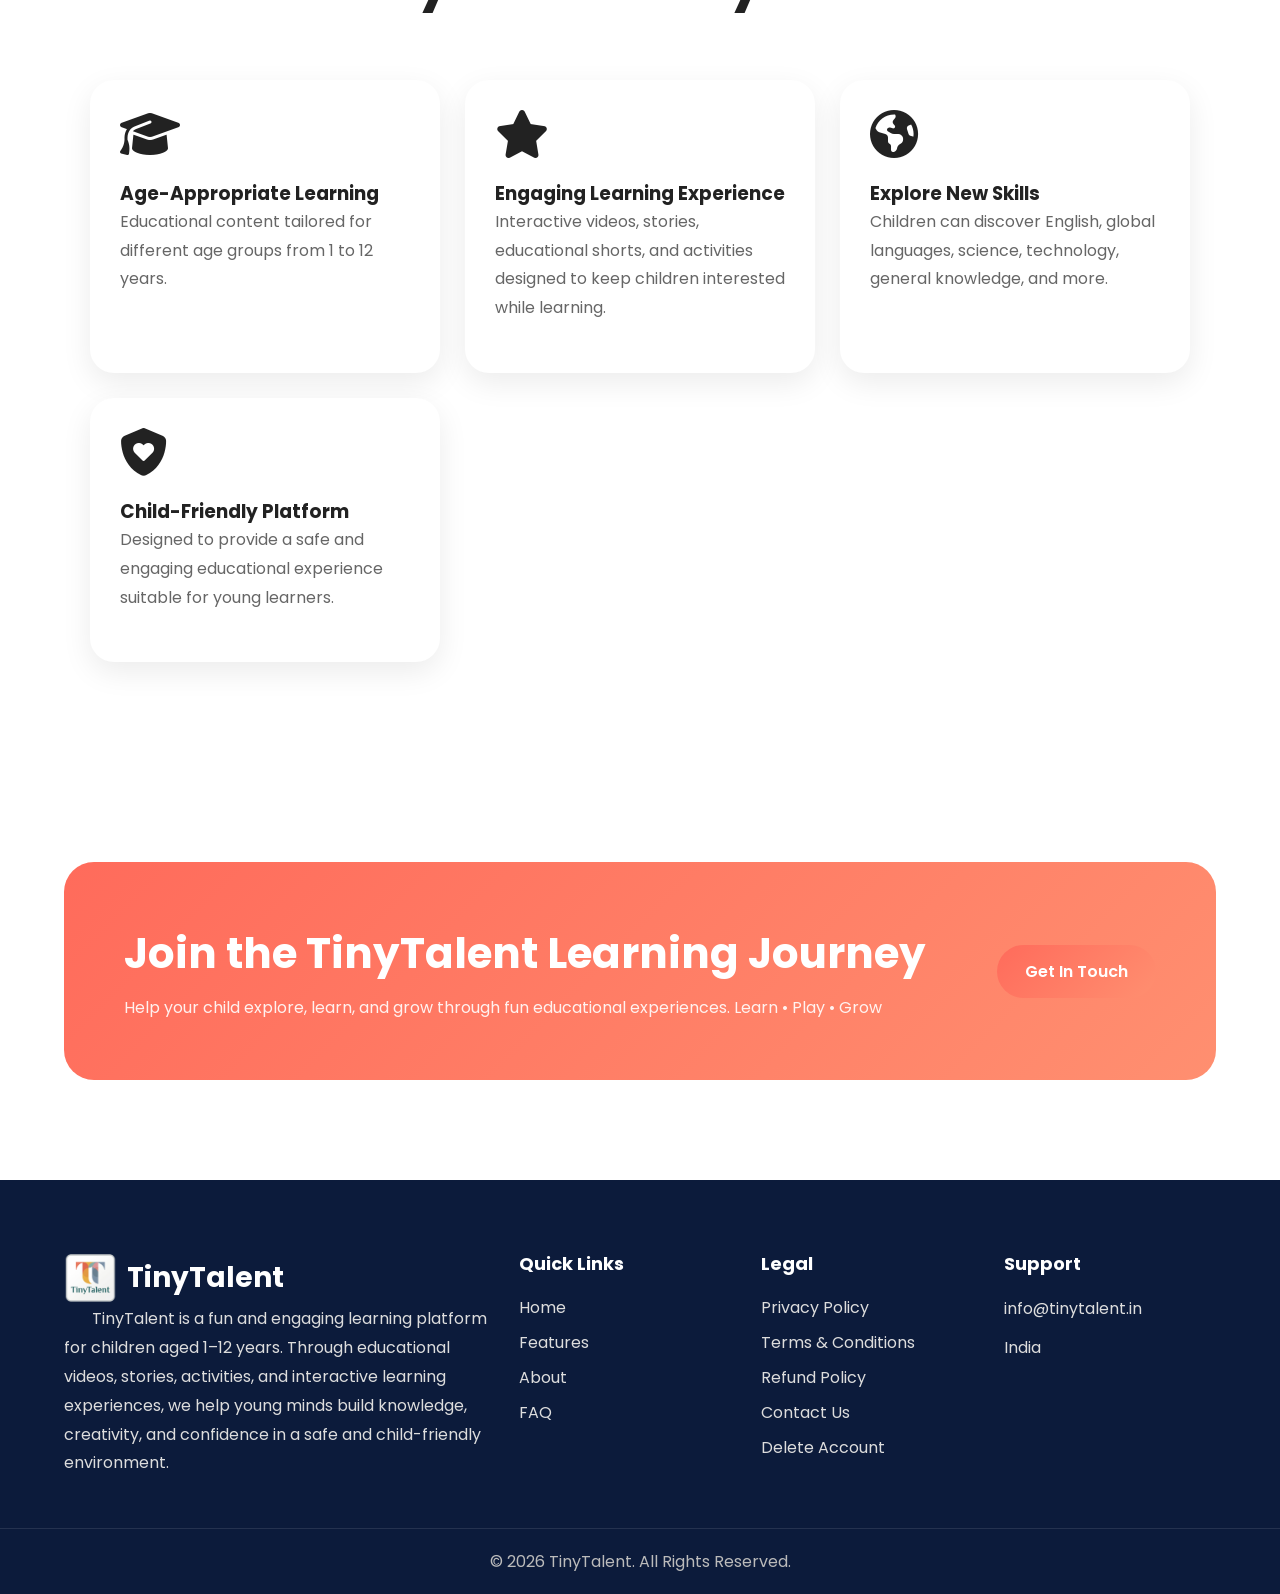
==== commit 8d917b9f: "Update about.html" ====
--- a/about.html
+++ b/about.html
@@ -55,158 +55,187 @@
                 </span>
 
                 <h1>
-                    Empowering Children Through
-                    <span>Fun Learning</span>
+                    Empowering Children
+                    <span>Through Fun Learning</span>
                 </h1>
 
                 <p style="max-width:800px;margin:auto;">
-                    TinyTalent is an educational platform created to inspire,
-                    educate and empower children through engaging videos,
-                    stories, activities and interactive learning experiences.
+                    TinyTalent is an educational learning platform designed to make
+                    learning enjoyable, interactive, and engaging for children aged
+                    1–12 years.
                 </p>
 
-                <div class="badges"
-                    style="justify-content:center;margin-top:30px;">
-
-                    <div class="badge">
-                        <i class="fas fa-child"></i>
-                        Ages 0-12 Years
+                <p style="max-width:800px;margin:16px auto 0;">
+                    Our app brings together educational videos, stories, educational
+                    shorts, language learning, science, technology, and interactive
+                    activities to help children explore new ideas while having fun.
+                </p>
+
+            </div>
+
+        </div>
+
+    </section>
+
+    <!-- DESIGNED FOR -->
+
+    <section class="how-it-works">
+
+        <div class="container">
+
+            <h2 class="section-title">
+                Designed For
+            </h2>
+
+            <div class="testimonial-grid">
+
+                <div class="testimonial-card">
+                    <i class="fas fa-child fa-3x"></i>
+                    <h3 style="margin-top:20px;">Children Ages 1–12 Years</h3>
+                    <p>Every stage of growing up, covered.</p>
+                </div>
+
+                <div class="testimonial-card">
+                    <i class="fas fa-book-open fa-3x"></i>
+                    <h3 style="margin-top:20px;">Educational Learning</h3>
+                    <p>Made playful, not preachy.</p>
+                </div>
+
+                <div class="testimonial-card">
+                    <i class="fas fa-shield-heart fa-3x"></i>
+                    <h3 style="margin-top:20px;">Child-Friendly Experience</h3>
+                    <p>Safe and secure by design.</p>
+                </div>
+
+            </div>
+
+        </div>
+
+    </section>
+
+    <!-- OUR STORY -->
+
+    <section class="features">
+
+        <div class="container">
+
+            <h2 class="section-title">
+                Our Story
+            </h2>
+
+            <div class="contact-grid">
+
+                <div class="contact-form-box">
+
+                    <p>
+                        TinyTalent was created with a simple goal:
+                        to make learning fun, simple, and accessible for every child.
+                    </p>
+
+                    <p style="margin-top:16px;">
+                        We believe children learn best when education feels exciting and
+                        enjoyable. That's why TinyTalent combines engaging educational
+                        content with interactive learning experiences that encourage
+                        curiosity, creativity, and confidence.
+                    </p>
+
+                    <p style="margin-top:16px;">
+                        Whether it's learning English, exploring science, discovering
+                        new languages, listening to stories, or watching educational
+                        videos, TinyTalent helps children learn something new every day.
+                    </p>
+
+                </div>
+
+                <div class="contact-info">
+
+                    <div class="contact-card">
+                        <i class="fas fa-bullseye"></i>
+                        <h3>Our Mission</h3>
+                        <p>To provide high-quality educational content that makes learning enjoyable, interactive, and accessible for children everywhere.</p>
                     </div>
 
-                    <div class="badge">
-                        <i class="fas fa-book-open"></i>
-                        Educational Content
+                    <div class="contact-card">
+                        <i class="fas fa-eye"></i>
+                        <h3>Our Vision</h3>
+                        <p>To become a trusted educational platform that supports children's learning journey through safe, engaging, and age-appropriate digital experiences.</p>
                     </div>
 
-                    <div class="badge">
-                        <i class="fas fa-shield-heart"></i>
-                        Safe Platform
-                    </div>
-
-                </div>
-
-            </div>
-
-        </div>
-
-    </section>
-
-    <!-- OUR STORY -->
-
-    <section class="features">
-
-        <div class="container">
-
-            <div class="hero-grid">
-
-                <div>
-
-                    <img src="images/about.png"
-                        style="width:100%;max-width:500px;border-radius:30px;">
-
-                </div>
-
-                <div>
-
-                    <span class="section-tag">
-                        OUR STORY
-                    </span>
-
-                    <h2 style="font-size:46px;margin-bottom:20px;">
-                        Learning Should Be Fun,
-                        Simple & Meaningful
-                    </h2>
-
-                    <p style="line-height:2;color:#666;">
-                        TinyTalent was created with a simple mission:
-                        to provide children with an engaging learning
-                        environment where education feels like play.
-                        We believe every child has unique talents,
-                        and our platform helps nurture curiosity,
-                        creativity, and confidence.
-                    </p>
-
-                    <p style="line-height:2;color:#666;margin-top:15px;">
-                        Through carefully designed educational
-                        content, interactive activities, and
-                        child-friendly experiences, TinyTalent
-                        supports learning at every stage of childhood.
-                    </p>
-
-                </div>
-
-            </div>
-
-        </div>
-
-    </section>
-
-    <!-- MISSION -->
+                </div>
+
+            </div>
+
+        </div>
+
+    </section>
+
+    <!-- WHAT WE OFFER -->
 
     <section class="how-it-works">
 
         <div class="container">
 
             <h2 class="section-title">
-                Our Mission & Vision
+                What We Offer
             </h2>
 
             <div class="testimonial-grid">
 
                 <div class="testimonial-card">
-
-                    <i class="fas fa-bullseye fa-3x"></i>
-
-                    <h3 style="margin-top:20px;">
-                        Our Mission
-                    </h3>
-
-                    <p>
-                        To make learning enjoyable and accessible
-                        for every child through engaging educational
-                        experiences.
-                    </p>
-
-                </div>
-
-                <div class="testimonial-card">
-
-                    <i class="fas fa-eye fa-3x"></i>
-
-                    <h3 style="margin-top:20px;">
-                        Our Vision
-                    </h3>
-
-                    <p>
-                        To become a trusted learning platform
-                        that inspires young minds across the world.
-                    </p>
-
-                </div>
-
-                <div class="testimonial-card">
-
-                    <i class="fas fa-heart fa-3x"></i>
-
-                    <h3 style="margin-top:20px;">
-                        Our Values
-                    </h3>
-
-                    <p>
-                        Safety, creativity, curiosity and
-                        continuous learning are at the core
-                        of everything we do.
-                    </p>
-
-                </div>
-
-            </div>
-
-        </div>
-
-    </section>
-
-    <!-- WHY CHOOSE US -->
+                    <i class="fas fa-book fa-3x"></i>
+                    <h3 style="margin-top:20px;">Educational Stories</h3>
+                    <p>Tales that teach values, language, and imagination.</p>
+                </div>
+
+                <div class="testimonial-card">
+                    <i class="fas fa-film fa-3x"></i>
+                    <h3 style="margin-top:20px;">Educational Shorts</h3>
+                    <p>Bite-sized videos built for young attention spans.</p>
+                </div>
+
+                <div class="testimonial-card">
+                    <i class="fas fa-flag-usa fa-3x"></i>
+                    <h3 style="margin-top:20px;">English Learning</h3>
+                    <p>Vocabulary, phonics, and confident speaking.</p>
+                </div>
+
+                <div class="testimonial-card">
+                    <i class="fas fa-globe fa-3x"></i>
+                    <h3 style="margin-top:20px;">Global Language Learning</h3>
+                    <p>A first friendly step into new cultures.</p>
+                </div>
+
+                <div class="testimonial-card">
+                    <i class="fas fa-flask fa-3x"></i>
+                    <h3 style="margin-top:20px;">Science &amp; Technology</h3>
+                    <p>Curiosity-driven experiments and discoveries.</p>
+                </div>
+
+                <div class="testimonial-card">
+                    <i class="fas fa-child-reaching fa-3x"></i>
+                    <h3 style="margin-top:20px;">Age-Based Learning (1–12 Years)</h3>
+                    <p>Content that grows with your child.</p>
+                </div>
+
+                <div class="testimonial-card">
+                    <i class="fas fa-music fa-3x"></i>
+                    <h3 style="margin-top:20px;">Educational Songs</h3>
+                    <p>Catchy tunes that make lessons stick.</p>
+                </div>
+
+                <div class="testimonial-card">
+                    <i class="fas fa-gamepad fa-3x"></i>
+                    <h3 style="margin-top:20px;">Interactive Learning Activities</h3>
+                    <p>Hands-on play that turns lessons into games.</p>
+                </div>
+
+            </div>
+
+        </div>
+
+    </section>
+
+    <!-- WHY CHOOSE -->
 
     <section class="features">
 
@@ -216,81 +245,32 @@
                 Why Choose TinyTalent?
             </h2>
 
-            <div class="feature-grid">
-
-                <div class="card">
-                    <div class="icon-box video">
-                        <i class="fas fa-video"></i>
-                    </div>
-
-                    <h3>Quality Content</h3>
-
-                    <p>
-                        Educational videos and activities
-                        designed for young learners.
-                    </p>
-                </div>
-
-                <div class="card">
-                    <div class="icon-box story">
-                        <i class="fas fa-book-open"></i>
-                    </div>
-
-                    <h3>Interactive Learning</h3>
-
-                    <p>
-                        Stories, quizzes and activities
-                        that encourage participation.
-                    </p>
-                </div>
-
-                <div class="card">
-                    <div class="icon-box shield">
-                        <i class="fas fa-shield-heart"></i>
-                    </div>
-
-                    <h3>Safe Environment</h3>
-
-                    <p>
-                        Child-friendly content with a
-                        focus on safe learning.
-                    </p>
-                </div>
-
-            </div>
-
-        </div>
-
-    </section>
-
-    <!-- STATS -->
-
-    <section class="stats">
-
-        <div class="container stats-grid">
-
-            <div class="stat-card">
-                <i class="fas fa-users"></i>
-                <h2>1000+</h2>
-                <p>Happy Learners</p>
-            </div>
-
-            <div class="stat-card">
-                <i class="fas fa-book-open"></i>
-                <h2>10,000+</h2>
-                <p>Educational Videos</p>
-            </div>
-
-            <div class="stat-card">
-                <i class="fas fa-puzzle-piece"></i>
-                <h2>100+</h2>
-                <p>Activities</p>
-            </div>
-
-            <div class="stat-card">
-                <i class="fas fa-star"></i>
-                <h2>4.9★</h2>
-                <p>User Rating</p>
+            <div class="testimonial-grid">
+
+                <div class="testimonial-card">
+                    <i class="fas fa-graduation-cap fa-3x"></i>
+                    <h3 style="margin-top:20px;">Age-Appropriate Learning</h3>
+                    <p>Educational content tailored for different age groups from 1 to 12 years.</p>
+                </div>
+
+                <div class="testimonial-card">
+                    <i class="fas fa-star fa-3x"></i>
+                    <h3 style="margin-top:20px;">Engaging Learning Experience</h3>
+                    <p>Interactive videos, stories, educational shorts, and activities designed to keep children interested while learning.</p>
+                </div>
+
+                <div class="testimonial-card">
+                    <i class="fas fa-earth-americas fa-3x"></i>
+                    <h3 style="margin-top:20px;">Explore New Skills</h3>
+                    <p>Children can discover English, global languages, science, technology, general knowledge, and more.</p>
+                </div>
+
+                <div class="testimonial-card">
+                    <i class="fas fa-shield-heart fa-3x"></i>
+                    <h3 style="margin-top:20px;">Child-Friendly Platform</h3>
+                    <p>Designed to provide a safe and engaging educational experience suitable for young learners.</p>
+                </div>
+
             </div>
 
         </div>
@@ -306,18 +286,19 @@
             <div>
 
                 <h2>
-                    Join The TinyTalent Learning Journey
+                    Join the TinyTalent Learning Journey
                 </h2>
 
                 <p>
-                    Discover a smarter and more engaging way for
-                    children to learn and grow.
+                    Help your child explore, learn, and grow through fun educational
+                    experiences. Learn • Play • Grow
                 </p>
 
             </div>
 
-            <a href="#" class="download-btn">
-                Download App
+            <a href="contact.html"
+                class="download-btn">
+                Get In Touch
             </a>
 
         </div>
@@ -326,7 +307,7 @@
 
     <!-- FOOTER -->
 
-   <footer>
+     <footer>
 
         <div class="container footer-grid">
 
@@ -338,7 +319,7 @@
             </div>
 
                 <p>&nbsp&nbsp;&nbsp;&nbsp;&nbsp&nbsp
-                    TinyTalent is a fun and engaging learning platform for children aged 0–12 years. Through educational videos, stories, activities, and interactive learning experiences, we help young minds build knowledge, creativity, and confidence in a safe and child-friendly environment.
+                    TinyTalent is a fun and engaging learning platform for children aged 1–12 years. Through educational videos, stories, activities, and interactive learning experiences, we help young minds build knowledge, creativity, and confidence in a safe and child-friendly environment.
                 </p>
 
             </div>
@@ -362,6 +343,7 @@
                 <a href="terms.html">Terms & Conditions</a>
                 <a href="refund-policy.html">Refund Policy</a>
                 <a href="contact.html">Contact Us</a>
+                <a href="delete-account.html">Delete Account</a>
 
             </div>
 
